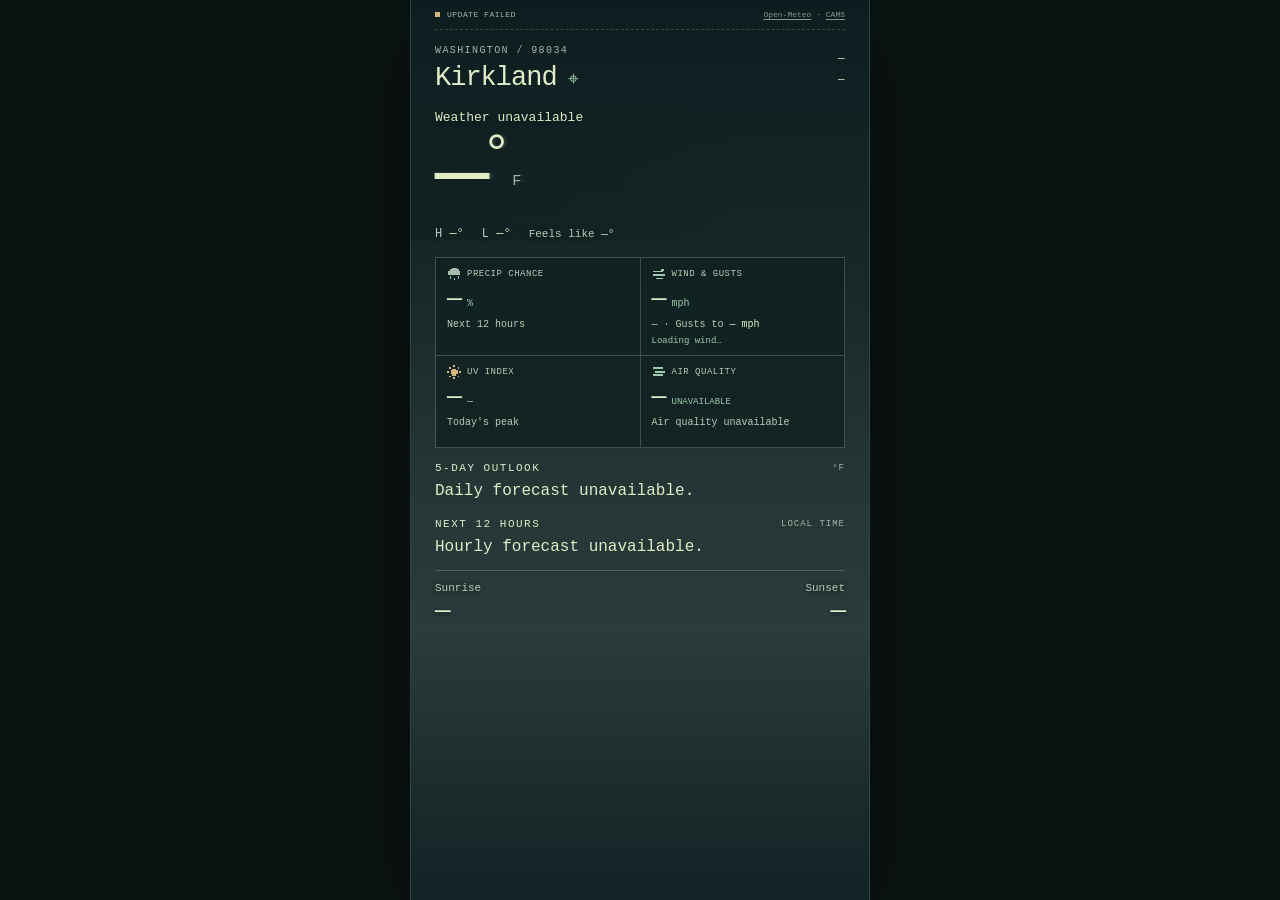
==== index.html @ 3124213f "Simplify weather dashboard to a single screen with automatic updates" ====
<!doctype html>
<html lang="en">
<head>
  <meta charset="utf-8">
  <meta name="viewport" content="width=device-width, initial-scale=1, viewport-fit=cover">
  <meta name="theme-color" content="#111b1b">
  <meta name="color-scheme" content="dark">
  <meta name="mobile-web-app-capable" content="yes">
  <meta name="apple-mobile-web-app-capable" content="yes">
  <meta name="apple-mobile-web-app-status-bar-style" content="black-translucent">
  <meta name="apple-mobile-web-app-title" content="Weather">
  <meta name="description" content="A quiet, personal weather dashboard. Live Kirkland forecasts powered by Open-Meteo.">
  <title>Kirkland · Weather</title>
  <link rel="icon" href="./icon.svg" type="image/svg+xml">
  <link rel="manifest" href="./manifest.webmanifest">
  <link rel="apple-touch-icon" href="./icons/apple-touch-180.png">
  <script type="module" src="./pwa.mjs"></script>
  <link rel="stylesheet" href="./styles.css">
  <script type="module" src="./app.js"></script>
</head>
<body>
  <a class="skip-link" href="#forecast">Skip to forecast</a>
  <main class="weather-app" data-weather="cloudy">
    <section class="current" aria-labelledby="current-title">
      <div class="landscape" id="landscape" role="img" aria-label="Pixel art of a cloudy afternoon over Lake Washington"></div>
    <div class="status-bar"><span class="status-dot"></span><span id="data-status">LOADING WEATHER</span><span class="credits"><a href="https://open-meteo.com/" aria-label="Weather data by Open-Meteo">Open-Meteo</a> · <a href="https://atmosphere.copernicus.eu/" aria-label="Air quality data by CAMS via Open-Meteo">CAMS</a></span></div>
    <header class="location-header">
      <div><p class="eyebrow">WASHINGTON / 98034</p><h1>Kirkland<span class="location-mark" aria-hidden="true">⌖</span></h1></div>
      <div class="date-stamp"><span id="date">—</span><br><span id="clock">—</span></div>
    </header>
      <div class="current-copy">
        <div class="condition-backdrop" id="condition-backdrop" aria-hidden="true"></div>
        <h2 class="condition" id="current-title">Loading weather…</h2>
        <div class="temperature"><span id="current-temp">—</span><span class="degree">°</span><span class="unit">F</span></div>
        <div class="high-low"><span>H <strong id="high">—°</strong></span><span>L <strong id="low">—°</strong></span><span class="feels">Feels like <strong id="feels">—°</strong></span></div>
      </div>
    <section class="section details-section" aria-label="Weather details">
      <div class="metrics">
        <article class="metric" id="rain-card"><div class="metric-label"><span data-icon="rain"></span><h3>PRECIP CHANCE</h3></div><p class="metric-value"><span id="rain-value">—</span><small>%</small></p><p class="metric-note" id="rain-note">Next 12 hours</p><div class="meter rain-meter"><span id="rain-meter"></span></div></article>
        <article class="metric"><div class="metric-label"><span data-icon="wind"></span><h3>WIND & GUSTS</h3></div><p class="metric-value"><span id="wind-value">—</span><small>mph</small></p><p class="metric-note"><span id="wind-direction">—</span> · Gusts to <strong id="gust-value">— mph</strong></p><div class="wind-status" id="wind-status">Loading wind…</div></article>
        <article class="metric"><div class="metric-label"><span data-icon="sun"></span><h3>UV INDEX</h3></div><p class="metric-value"><span id="uv-value">—</span><small id="uv-label">—</small></p><p class="metric-note">Today's peak</p><div class="segmented-meter uv-meter" aria-hidden="true"><i></i><i></i><i></i><i></i><i></i></div></article>
        <article class="metric"><div class="metric-label"><span data-icon="air"></span><h3>AIR QUALITY</h3></div><p class="metric-value aqi-value"><span id="aqi-value">—</span><small id="aqi-label">—</small></p><p class="metric-note" id="aqi-note">US AQI model</p><div class="segmented-meter aqi-meter" aria-hidden="true"><i></i><i></i><i></i><i></i><i></i></div></article>
      </div>
    </section>
    <section class="section daily-section" aria-labelledby="daily-title">
      <div class="section-heading"><h2 id="daily-title">5-DAY OUTLOOK</h2><span>°F</span></div>
      <div class="daily-scroll" tabindex="0" role="region" aria-label="Five-day forecast; scroll horizontally for more days"><div class="daily-track" id="daily"></div></div>
    </section>
    <section class="section hourly-section" id="forecast" aria-labelledby="hourly-title">
      <div class="section-heading"><h2 id="hourly-title">NEXT 12 HOURS</h2><span>LOCAL TIME</span></div>
      <div class="hourly-scroll" tabindex="0" role="region" aria-label="12-hour forecast; scroll horizontally for more hours"><div class="hourly-track" id="hourly"></div></div>
    </section>
    <dl class="sun-summary" aria-label="Sunrise and sunset times">
      <div><dt>Sunrise</dt><dd id="sunrise">—</dd></div>
      <div><dt>Sunset</dt><dd id="sunset">—</dd></div>
    </dl>
    </section>
    <p id="load-message" class="sr-only" role="status" aria-live="polite">Fetching Kirkland weather…</p>
  </main>
</body>
</html>
---- styles.css ----
:root{color-scheme:dark;--bg:#111b1b;--panel:#172423;--line:#31433d;--ink:#e0ecc8;--muted:#a4b6a5;--dim:#82988b;--accent:#d4b77b;--mint:#9dc9ac;font-family:'Courier New',Courier,monospace;font-synthesis:none}
*{box-sizing:border-box}body{margin:0;background:#0b1212;color:var(--ink);-webkit-font-smoothing:antialiased}button{font:inherit}button,a,[tabindex]{-webkit-tap-highlight-color:transparent}button:focus-visible,a:focus-visible,[tabindex]:focus-visible{outline:2px solid var(--accent);outline-offset:4px}.weather-app{max-width:460px;min-height:100vh;margin:auto;background:var(--bg);padding:0 24px;overflow:hidden}.status-bar{display:flex;align-items:center;gap:7px;padding:17px 0;font-size:9px;letter-spacing:1.1px;color:var(--muted);border-bottom:1px dashed var(--line)}.status-bar>span:last-child{margin-left:auto;color:var(--dim)}.status-dot{width:5px;height:5px;background:var(--accent)}.location-header{display:flex;align-items:center;justify-content:space-between;padding:27px 0 24px}.eyebrow{font-size:9px;letter-spacing:1.4px;color:var(--muted);margin:0 0 8px}h1{font-size:27px;letter-spacing:-1px;line-height:1.1;font-weight:400;margin:0}.location-mark{font-size:19px;margin-left:11px;color:var(--mint)}.date-stamp{text-align:right;font-size:10px;line-height:1.9;color:var(--muted);letter-spacing:.5px}.date-stamp span{color:var(--ink)}.current{border:1px solid var(--line);background:var(--panel)}.current-copy{padding:23px 20px 20px}.condition{font-size:13px;font-weight:400;color:var(--mint);margin:0 0 9px}.temperature{display:flex;align-items:flex-start;height:104px;font-size:104px;line-height:1;letter-spacing:-10px;font-weight:400;text-shadow:3px 0 #e0ecc81c;font-variant-numeric:tabular-nums}.degree{font-size:61px;letter-spacing:-5px;margin-top:0}.unit{font-size:15px;letter-spacing:0;color:var(--muted);align-self:center;margin:14px 0 0 5px}.high-low{display:flex;align-items:center;gap:15px;font-size:11px;color:var(--muted);margin-top:11px}.high-low strong{font-weight:400;color:var(--ink)}.high-low .feels{margin-left:auto;font-size:10px}.landscape{width:100%;aspect-ratio:320/155;background:#2a3c3b;position:relative}.landscape svg{display:block;width:100%;height:100%;image-rendering:pixelated}.landscape:after{content:'';position:absolute;inset:0;pointer-events:none;background:repeating-linear-gradient(0deg,#0000000b 0px,#0000000b 1px,transparent 1px,transparent 4px)}.section{margin-top:31px}.section-heading{display:flex;align-items:center;justify-content:space-between;gap:8px;margin-bottom:16px}.section-heading h2{font-size:11px;letter-spacing:1.5px;font-weight:400;margin:0}.section-heading>span{font-size:8px;color:var(--muted);letter-spacing:1px}.hourly-scroll{overflow:auto;scrollbar-width:thin;scrollbar-color:var(--line) transparent;padding-bottom:8px;margin-right:-24px}.hourly-track{display:flex;width:max-content;padding-right:24px;gap:9px}.hour{width:54px;display:flex;align-items:center;flex-direction:column;padding:12px 0 10px;gap:13px;border:1px solid transparent}.hour:first-child{border-color:var(--line);background:var(--panel)}.hour .time{font-size:9px;color:var(--muted)}.hour:first-child .time{color:var(--accent)}.weather-icon{width:25px;height:25px;display:block}.hour .hour-temp{font-size:18px}.hour .rain-chance{font-size:9px;color:#9fbfc1}.scroll-hint{display:flex;justify-content:space-between;font-size:8px;color:var(--dim);letter-spacing:.7px;margin:8px 0 0}.forecast-key{display:flex;justify-content:space-between;border-top:1px solid var(--line);padding:11px 0 3px;color:var(--dim);font-size:8px;letter-spacing:1px}.day{display:grid;grid-template-columns:52px 29px 30px 1fr 29px;gap:8px;align-items:center;height:57px;border-bottom:1px solid #263832}.day-name{font-size:12px}.day:first-child .day-name{color:var(--accent)}.day-rain{display:block;font-size:9px;color:#9fbfc1;margin-top:5px}.day .weather-icon{width:23px;height:23px}.day-low{font-size:12px;color:var(--muted);text-align:right}.day-high{font-size:12px;text-align:right}.range-track{height:5px;background:#263832;position:relative}.range-bar{position:absolute;top:0;height:5px;background:linear-gradient(90deg,#7baca1,var(--accent))}.metrics{display:grid;grid-template-columns:1fr 1fr;border-top:1px solid var(--line);border-left:1px solid var(--line)}.metric{background:var(--panel);min-width:0;min-height:166px;padding:16px 13px 13px;border-bottom:1px solid var(--line);border-right:1px solid var(--line)}.metric-label{display:flex;align-items:center;gap:7px;color:var(--muted)}.metric-label .weather-icon{width:16px;height:16px}.metric-label h3{font-size:8px;letter-spacing:.5px;font-weight:400;margin:0}.metric-value{font-size:35px;letter-spacing:-1px;margin:16px 0 7px;line-height:1}.metric-value small{font-size:9px;letter-spacing:0;margin-left:6px;color:var(--mint)}.metric-note{color:var(--muted);font-size:9px;line-height:1.6;margin:0;min-height:29px}.metric-note strong{font-weight:400;color:var(--ink)}.meter{height:4px;background:#30423a;margin-top:12px}.meter span{display:block;height:100%;background:#91b7b7}.segmented-meter{display:flex;gap:4px;margin-top:12px}.segmented-meter i{height:4px;flex:1;background:#30423a}.segmented-meter i:first-child{background:var(--mint)}.wind-status{color:var(--mint);font-size:9px;margin-top:8px}.sun-section{border-top:1px solid var(--line);border-bottom:1px solid var(--line);padding:19px 0 22px}.sun-section .section-heading{margin-bottom:21px}.sun-section .weather-icon{width:19px;height:19px}.sun-times{display:flex;align-items:center;justify-content:space-between}.sun-times .eyebrow{font-size:9px;letter-spacing:1px}.sun-times p{font-size:29px;margin:0;letter-spacing:-1px}.sun-times small{font-size:10px;margin-left:5px;letter-spacing:0;color:var(--muted)}.sun-times>div:last-child{text-align:right}.sun-divider{display:flex;gap:12px;border-bottom:1px dashed var(--line);padding-bottom:5px;color:var(--accent);font-size:22px}.skip-link{position:fixed;top:-100px;left:10px;z-index:10;background:var(--ink);color:var(--bg);padding:12px}.skip-link:focus{top:10px}.sr-only{position:absolute;width:1px;height:1px;padding:0;margin:-1px;overflow:hidden;clip:rect(0,0,0,0);white-space:nowrap;border:0}@media(min-width:600px){.weather-app{margin:28px auto;border:1px solid var(--line);box-shadow:0 20px 100px #0003}}@media(max-width:350px){.weather-app{padding:0 18px}.high-low{gap:8px}.high-low .feels{font-size:9px}.metric{padding:14px 10px}.metric-label{gap:4px}.metric-label h3{font-size:7px}.sun-times p{font-size:25px}.day{gap:5px}.status-bar{font-size:8px;letter-spacing:.5px}}

/* Keep supporting information readable on a narrow phone screen. */
.eyebrow{font-size:10px}.date-stamp{font-size:11px}.high-low{font-size:12px}.high-low .feels{font-size:11px}.section-heading>span{font-size:9px}.hour .time{font-size:10px}.hour .rain-chance{font-size:10px}.scroll-hint,.forecast-key{font-size:9px}.day-rain{font-size:10px}.metric-label h3{font-size:9px}.metric-value small{font-size:10px}.metric-note{font-size:10px;min-height:32px}.wind-status{font-size:10px}.sun-times .eyebrow{font-size:10px}

/* The opening scene fills the phone's visible screen; the forecast follows it. */
.current {
  position: relative;
  isolation: isolate;
  display: flex;
  flex-direction: column;
  height: 100vh;
  height: 100svh;
  min-height: 560px;
  margin: 0 -24px;
  padding: env(safe-area-inset-top, 0px) 24px env(safe-area-inset-bottom, 0px);
  border: 0;
  overflow: hidden;
  background: #3b5350;
}
.current .landscape {
  position: absolute;
  z-index: -2;
  inset: 0;
  width: 100%;
  height: 100%;
  aspect-ratio: auto;
}
.current::before {
  content: '';
  position: absolute;
  z-index: -1;
  inset: 0;
  pointer-events: none;
  background: linear-gradient(180deg, #0b191de8 0%, #102020b8 30%, #10202038 53%, transparent 70%, #0b191dbf 100%);
}
.current .status-bar { border-color: #adc4ac40; }
.current .location-header { padding: 28px 0 32px; }
.current .current-copy { padding: 10px 0 0; }
.current .condition { color: var(--ink); font-size: 15px; }
.current .temperature { height: 122px; font-size: 122px; }
.current .degree { font-size: 68px; }
.current .high-low { justify-content: flex-start; gap: 18px; font-size: 13px; }
.current .high-low .feels { margin-left: 0; font-size: 12px; }
@media (min-width: 600px) { .weather-app { margin: 0 auto; border-top: 0; border-bottom: 0; } }
@media (max-width: 350px) { .current { margin: 0 -18px; padding-left: 18px; padding-right: 18px; } .current .high-low { gap: 13px; } }
@media (max-height: 600px) { .current .location-header { padding: 18px 0; } .current .temperature { height: 104px; font-size: 104px; } }

/* Supporting conditions fit beneath the temperature in the opening scene. */
.current .details-section {
  flex-shrink: 0;
  margin-top: 26px;
}
.current .details-section .section-heading { margin-bottom: 12px; }
.current .metrics { border-color: #a4b6a54d; }
.current .metric {
  min-height: 114px;
  padding: 12px;
  background: #102020c9;
  border-color: #a4b6a54d;
}
.current .metric-value { font-size: 28px; margin: 10px 0 6px; }
.current .metric-note { min-height: 0; color: #bdcbb8; }
.current .metric-label { color: #bdcbb8; }
.current .meter,
.current .segmented-meter { margin-top: 9px; }
.current .wind-status { margin-top: 7px; }
@media (max-height: 720px) {
  .current .location-header { padding: 18px 0; }
  .current .current-copy { padding-top: 0; }
  .current .temperature { height: 104px; font-size: 104px; }
  .current .details-section { margin-top: 20px; }
  .current .metric { min-height: 102px; padding: 10px; }
  .current .metric-value { margin-top: 7px; font-size: 26px; }
}

/* Condition art spans the temperature block without taking extra screen space. */
.current .current-copy { position: relative; isolation: isolate; flex-shrink: 0; }
.condition-backdrop { position: absolute; z-index: -1; inset: 0 -24px; overflow: hidden; pointer-events: none; }
.condition-backdrop svg { display: block; width: 100%; height: 100%; image-rendering: pixelated; opacity: .8; }
.condition-backdrop::after { content: ''; position: absolute; inset: 0; background: linear-gradient(90deg, #102020b8 0%, #10202078 42%, transparent 74%); }
.current .current-copy .condition,
.current .current-copy .high-low { text-shadow: 0 1px 4px #0b191d; }
.current .current-copy .high-low { color: #bdcbb8; }
@media (max-width: 350px) { .condition-backdrop { left: -18px; right: -18px; } }

/* Five days sit in a swipeable strip beneath the first-screen detail cards. */
.current .daily-section { flex-shrink: 0; margin-top: 18px; }
.current .daily-section .section-heading { margin-bottom: 10px; }
.daily-scroll { overflow-x: auto; scrollbar-width: thin; scrollbar-color: #718b7d #10202060; }
.daily-track { display: flex; gap: 8px; padding-bottom: 6px; }
.day-card { flex: 0 0 76px; display: flex; flex-direction: column; align-items: center; gap: 7px; padding: 10px 5px; border: 1px solid #a4b6a54d; background: #102020d9; }
.day-card h3 { font-size: 11px; font-weight: 400; margin: 0; }
.day-card:first-child h3 { color: var(--accent); }
.day-card .weather-icon { width: 23px; height: 23px; }
.day-temperatures { display: flex; align-items: baseline; gap: 8px; }
.day-card .day-high { font-size: 17px; }
.day-card .day-low { font-size: 12px; }
.day-card .day-rain { font-size: 9px; margin: 0; }
@media (max-height: 720px) {
  .current .daily-section { margin-top: 12px; }
  .current .daily-section .section-heading { margin-bottom: 7px; }
  .day-card { padding-top: 8px; padding-bottom: 8px; gap: 5px; }
}

/* Live data states, attribution, and category indicators. */
.status-bar #data-status { margin-left: 0; color: var(--muted); font-size: 8px; letter-spacing: .5px; }
.sun-times .sun-time { font-size: 22px; letter-spacing: -1px; }
.aqi-value { display: flex; align-items: baseline; gap: 6px; }
.aqi-value small { margin-left: 0; max-width: 82px; font-size: 9px; line-height: 1.3; }
.segmented-meter i { background: #30423a !important; }
.segmented-meter[data-level="0"] i:nth-child(1) { background: #9dc9ac !important; }
.segmented-meter[data-level="1"] i:nth-child(2) { background: #d4c47b !important; }
.segmented-meter[data-level="2"] i:nth-child(3) { background: #dca06a !important; }
.segmented-meter[data-level="3"] i:nth-child(4) { background: #db7e72 !important; }
.segmented-meter[data-level="4"] i:nth-child(5), .segmented-meter[data-level="5"] i:nth-child(5) { background: #c28aba !important; }
@media (max-height: 740px) { .current { height: auto; min-height: 100svh; padding-bottom: 18px; } }

[hidden] { display: none !important; }

/* The complete weather overview fits together in the opening phone screen. */
.current { height: auto; min-height: 100svh; padding-bottom: max(16px, env(safe-area-inset-bottom)); }
.current .status-bar { padding: 10px 0; }
.current .location-header { padding: 15px 0 16px; flex-shrink: 0; }
.current .current-copy { padding-top: 0; }
.current .condition { font-size: 13px; margin-bottom: 5px; }
.current .temperature { height: 90px; font-size: 90px; letter-spacing: -8px; }
.current .degree { font-size: 52px; }
.current .high-low { margin-top: 7px; font-size: 12px; }
.current .high-low .feels { font-size: 11px; }
.current .details-section { margin-top: 16px; }
.current .metric { min-height: 92px; padding: 9px 11px; }
.current .metric-label { gap: 6px; }
.current .metric-label .weather-icon { width: 14px; height: 14px; }
.current .metric-value { font-size: 25px; margin: 6px 0; }
.current .metric-note { font-size: 10px; line-height: 1.4; }
.current .wind-status { font-size: 9px; margin-top: 4px; }
.current .meter, .current .segmented-meter { display: none; }
.current .daily-section, .current .hourly-section { flex-shrink: 0; margin-top: 14px; }
.current .daily-section .section-heading, .current .hourly-section .section-heading { margin-bottom: 8px; }
.current .day-card { padding: 8px 5px; gap: 5px; }
.current .daily-track { padding-bottom: 4px; }
.current .hourly-scroll { margin-right: 0; padding-bottom: 4px; }
.current .hourly-track { padding-right: 0; gap: 8px; }
.current .hour { padding: 9px 0; gap: 8px; background: #102020c9; border-color: #a4b6a530; }
.current .hour .weather-icon { width: 22px; height: 22px; }
.current .hour .hour-temp { font-size: 17px; }
.sun-summary { display: flex; justify-content: space-between; gap: 14px; flex-shrink: 0; margin: 10px 0 0; padding: 12px 0 0; border-top: 1px solid #a4b6a54d; font-size: 11px; text-shadow: 0 1px 4px #0b191d; }
.sun-summary div { display: flex; gap: 8px; align-items: baseline; }
.sun-summary dt { color: #bdcbb8; }
.sun-summary dd { margin: 0; color: var(--ink); white-space: nowrap; }
@media (max-height: 740px) {
  .current .location-header { padding: 10px 0; }
  .current .temperature { height: 76px; font-size: 76px; }
  .current .degree { font-size: 45px; }
  .current .details-section, .current .daily-section, .current .hourly-section { margin-top: 10px; }
  .current .metric { padding: 8px 10px; min-height: 86px; }
  .current .metric-value { margin: 5px 0; font-size: 23px; }
  .current .day-card { padding: 6px 5px; gap: 4px; }
  .current .hour { padding: 7px 0; gap: 6px; }
  .sun-summary { margin-top: 8px; padding-top: 9px; }
}
@media (max-width: 350px) { .sun-summary { font-size: 10px; gap: 8px; } .sun-summary div { gap: 5px; } }
@media (max-height: 740px) {
  .current .location-header { padding: 6px 0; }
  .current .temperature { height: 72px; font-size: 72px; }
  .current .details-section, .current .daily-section, .current .hourly-section { margin-top: 8px; }
  .current .day-card { padding: 4px 5px; gap: 3px; }
  .current .day-card .weather-icon { width: 20px; height: 20px; }
  .current .hour { padding: 5px 0; gap: 4px; }
  .current .hour .weather-icon { width: 18px; height: 18px; }
}
/* Give the sun times a clear reading size, with quiet labels above them. */
.sun-summary div { flex-direction: column; align-items: flex-start; gap: 4px; }
.sun-summary div:last-child { align-items: flex-end; }
.sun-summary dt { font-size: 11px; line-height: 1; }
.sun-summary dd { font-size: 26px; line-height: 1; letter-spacing: -1px; font-variant-numeric: tabular-nums; }
@media (max-height: 740px) {
  .sun-summary { margin-top: 5px; padding-top: 5px; }
  .sun-summary dt { font-size: 10px; }
  .sun-summary dd { font-size: 22px; }
}

/* Background art is served from the static, code-mapped SVG asset library. */
.landscape img, .condition-backdrop img { display: block; width: 100%; height: 100%; object-fit: cover; image-rendering: pixelated; }
.condition-backdrop img { opacity: .8; }

/* The production app ends with its weather overview. Attribution stays compact. */
.status-bar .credits { margin-left: auto; font-size: 8px; letter-spacing: 0; white-space: nowrap; }
.credits a { color: inherit; text-underline-offset: 2px; }

@media (max-height: 740px) { .current { padding-bottom: max(4px, env(safe-area-inset-bottom)); } }
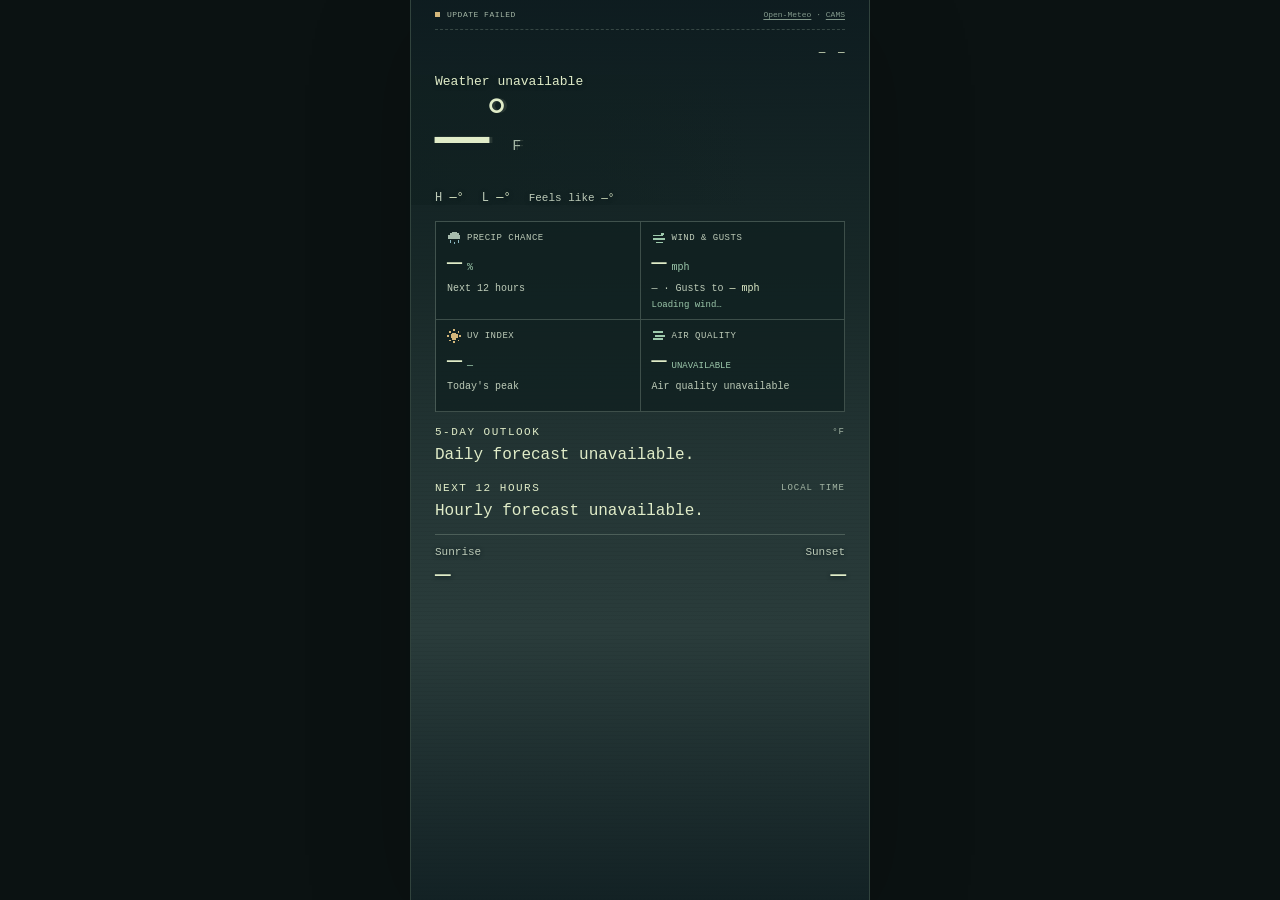
==== commit 0ed209dd: "Remove location heading from weather overview" ====
--- a/index.html
+++ b/index.html
@@ -24,13 +24,12 @@
     <section class="current" aria-labelledby="current-title">
       <div class="landscape" id="landscape" role="img" aria-label="Pixel art of a cloudy afternoon over Lake Washington"></div>
     <div class="status-bar"><span class="status-dot"></span><span id="data-status">LOADING WEATHER</span><span class="credits"><a href="https://open-meteo.com/" aria-label="Weather data by Open-Meteo">Open-Meteo</a> · <a href="https://atmosphere.copernicus.eu/" aria-label="Air quality data by CAMS via Open-Meteo">CAMS</a></span></div>
-    <header class="location-header">
-      <div><p class="eyebrow">WASHINGTON / 98034</p><h1>Kirkland<span class="location-mark" aria-hidden="true">⌖</span></h1></div>
-      <div class="date-stamp"><span id="date">—</span><br><span id="clock">—</span></div>
+    <header class="forecast-header">
+      <div class="date-stamp"><span id="date">—</span><span id="clock">—</span></div>
     </header>
       <div class="current-copy">
         <div class="condition-backdrop" id="condition-backdrop" aria-hidden="true"></div>
-        <h2 class="condition" id="current-title">Loading weather…</h2>
+        <h1 class="condition" id="current-title">Loading weather…</h1>
         <div class="temperature"><span id="current-temp">—</span><span class="degree">°</span><span class="unit">F</span></div>
         <div class="high-low"><span>H <strong id="high">—°</strong></span><span>L <strong id="low">—°</strong></span><span class="feels">Feels like <strong id="feels">—°</strong></span></div>
       </div>
--- a/styles.css
+++ b/styles.css
@@ -191,3 +191,9 @@
 .credits a { color: inherit; text-underline-offset: 2px; }
 
 @media (max-height: 740px) { .current { padding-bottom: max(4px, env(safe-area-inset-bottom)); } }
+
+/* Keep only the forecast timestamp above current conditions. */
+.forecast-header { display: flex; justify-content: flex-end; padding: 12px 0; flex-shrink: 0; }
+.forecast-header .date-stamp { display: flex; gap: 12px; }
+.current .condition { letter-spacing: normal; }
+@media (max-height: 740px) { .forecast-header { padding: 8px 0; } }
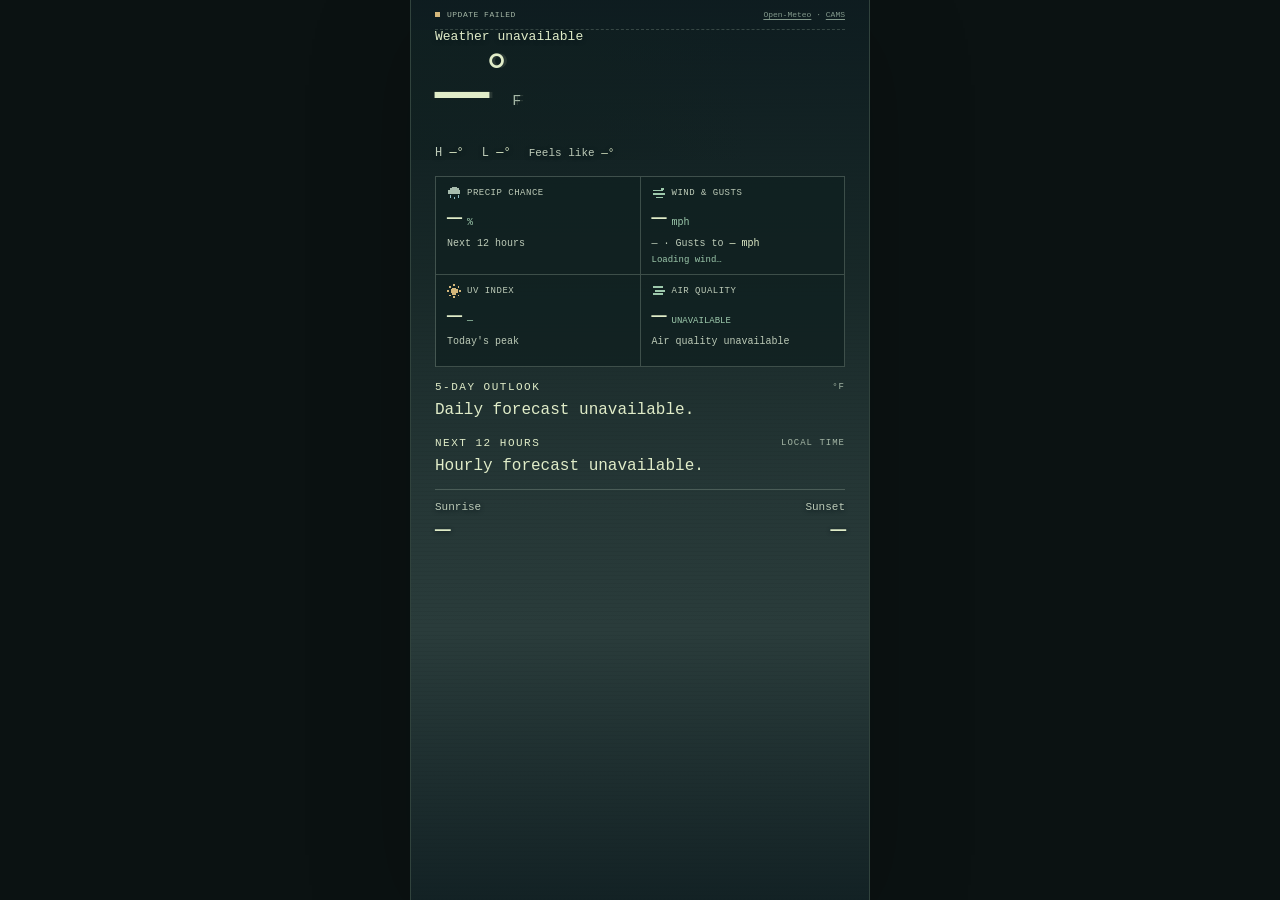
==== commit e0f4fd36: "Remove date and time row from weather screen" ====
--- a/index.html
+++ b/index.html
@@ -24,9 +24,6 @@
     <section class="current" aria-labelledby="current-title">
       <div class="landscape" id="landscape" role="img" aria-label="Pixel art of a cloudy afternoon over Lake Washington"></div>
     <div class="status-bar"><span class="status-dot"></span><span id="data-status">LOADING WEATHER</span><span class="credits"><a href="https://open-meteo.com/" aria-label="Weather data by Open-Meteo">Open-Meteo</a> · <a href="https://atmosphere.copernicus.eu/" aria-label="Air quality data by CAMS via Open-Meteo">CAMS</a></span></div>
-    <header class="forecast-header">
-      <div class="date-stamp"><span id="date">—</span><span id="clock">—</span></div>
-    </header>
       <div class="current-copy">
         <div class="condition-backdrop" id="condition-backdrop" aria-hidden="true"></div>
         <h1 class="condition" id="current-title">Loading weather…</h1>
--- a/styles.css
+++ b/styles.css
@@ -192,8 +192,4 @@
 
 @media (max-height: 740px) { .current { padding-bottom: max(4px, env(safe-area-inset-bottom)); } }
 
-/* Keep only the forecast timestamp above current conditions. */
-.forecast-header { display: flex; justify-content: flex-end; padding: 12px 0; flex-shrink: 0; }
-.forecast-header .date-stamp { display: flex; gap: 12px; }
 .current .condition { letter-spacing: normal; }
-@media (max-height: 740px) { .forecast-header { padding: 8px 0; } }
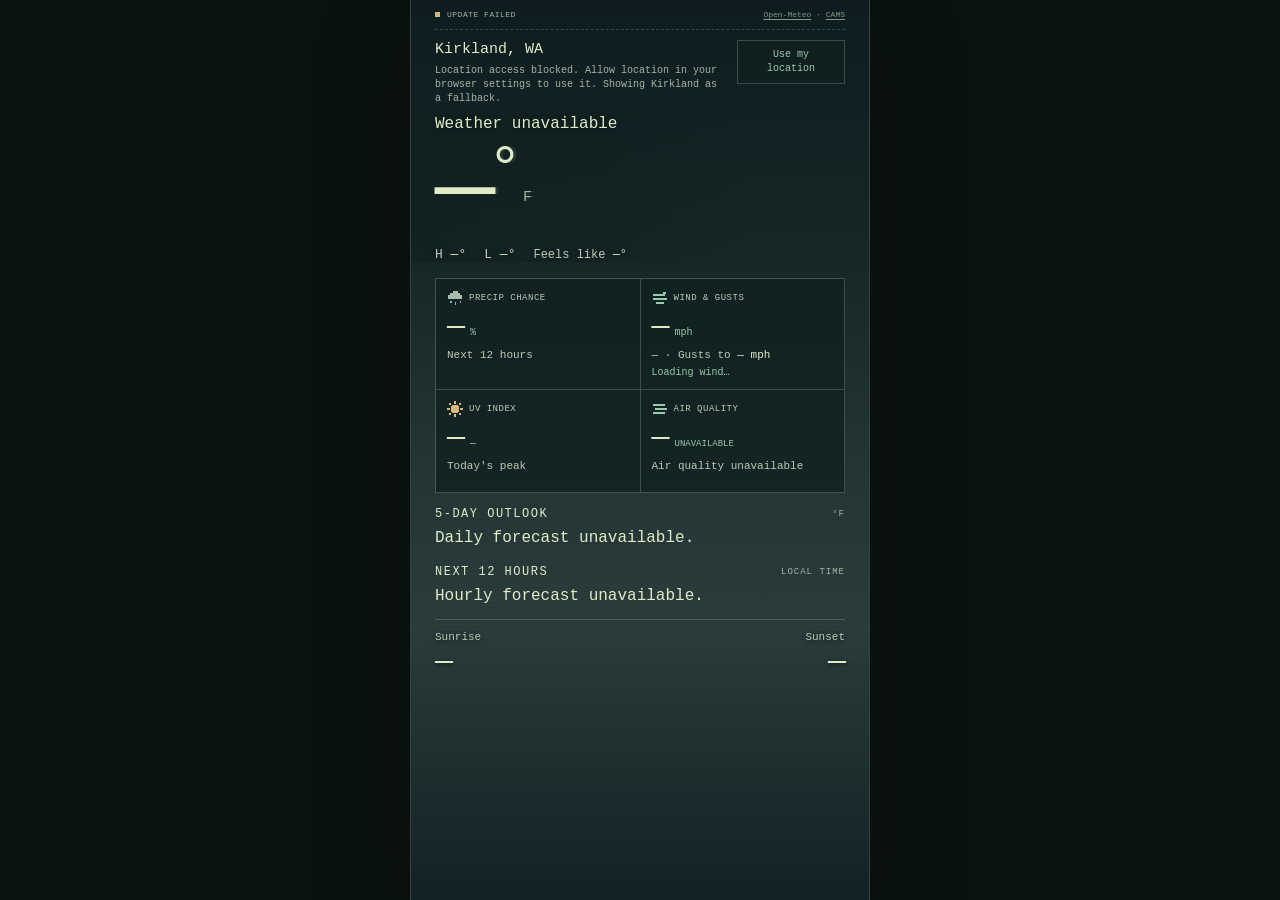
==== commit 745c91e9: "Default weather to device location and show location on home screen" ====
--- a/index.html
+++ b/index.html
@@ -9,8 +9,8 @@
   <meta name="apple-mobile-web-app-capable" content="yes">
   <meta name="apple-mobile-web-app-status-bar-style" content="black-translucent">
   <meta name="apple-mobile-web-app-title" content="Weather">
-  <meta name="description" content="A quiet, personal weather dashboard. Live Kirkland forecasts powered by Open-Meteo.">
-  <title>Kirkland · Weather</title>
+  <meta name="description" content="A quiet, personal weather dashboard. Local forecasts powered by Open-Meteo.">
+  <title>Local Weather</title>
   <link rel="icon" href="./icon.svg" type="image/svg+xml">
   <link rel="manifest" href="./manifest.webmanifest">
   <link rel="apple-touch-icon" href="./icons/apple-touch-180.png">
@@ -22,8 +22,15 @@
   <a class="skip-link" href="#forecast">Skip to forecast</a>
   <main class="weather-app" data-weather="cloudy">
     <section class="current" aria-labelledby="current-title">
-      <div class="landscape" id="landscape" role="img" aria-label="Pixel art of a cloudy afternoon over Lake Washington"></div>
+      <div class="landscape" id="landscape" role="img" aria-label="Pixel art of a cloudy afternoon over an illustrated lake"></div>
     <div class="status-bar"><span class="status-dot"></span><span id="data-status">LOADING WEATHER</span><span class="credits"><a href="https://open-meteo.com/" aria-label="Weather data by Open-Meteo">Open-Meteo</a> · <a href="https://atmosphere.copernicus.eu/" aria-label="Air quality data by CAMS via Open-Meteo">CAMS</a></span></div>
+      <header class="location-header">
+        <div class="location-copy" role="status" aria-live="polite">
+          <p class="location-name" id="location-name">Your location</p>
+          <p class="location-detail" id="location-detail">Finding your location…</p>
+        </div>
+        <button type="button" class="location-button" id="use-location" aria-label="Use my current location">Use my location</button>
+      </header>
       <div class="current-copy">
         <div class="condition-backdrop" id="condition-backdrop" aria-hidden="true"></div>
         <h1 class="condition" id="current-title">Loading weather…</h1>
@@ -51,7 +58,7 @@
       <div><dt>Sunset</dt><dd id="sunset">—</dd></div>
     </dl>
     </section>
-    <p id="load-message" class="sr-only" role="status" aria-live="polite">Fetching Kirkland weather…</p>
+    <p id="load-message" class="sr-only" role="status" aria-live="polite">Finding your location…</p>
   </main>
 </body>
 </html>
--- a/styles.css
+++ b/styles.css
@@ -115,7 +115,7 @@
 .segmented-meter[data-level="2"] i:nth-child(3) { background: #dca06a !important; }
 .segmented-meter[data-level="3"] i:nth-child(4) { background: #db7e72 !important; }
 .segmented-meter[data-level="4"] i:nth-child(5), .segmented-meter[data-level="5"] i:nth-child(5) { background: #c28aba !important; }
-@media (max-height: 740px) { .current { height: auto; min-height: 100svh; padding-bottom: 18px; } }
+@media (max-height: 779px) { .current { height: auto; min-height: 100svh; padding-bottom: 18px; } }
 
 [hidden] { display: none !important; }
 
@@ -150,7 +150,7 @@
 .sun-summary div { display: flex; gap: 8px; align-items: baseline; }
 .sun-summary dt { color: #bdcbb8; }
 .sun-summary dd { margin: 0; color: var(--ink); white-space: nowrap; }
-@media (max-height: 740px) {
+@media (max-height: 779px) {
   .current .location-header { padding: 10px 0; }
   .current .temperature { height: 76px; font-size: 76px; }
   .current .degree { font-size: 45px; }
@@ -162,7 +162,7 @@
   .sun-summary { margin-top: 8px; padding-top: 9px; }
 }
 @media (max-width: 350px) { .sun-summary { font-size: 10px; gap: 8px; } .sun-summary div { gap: 5px; } }
-@media (max-height: 740px) {
+@media (max-height: 779px) {
   .current .location-header { padding: 6px 0; }
   .current .temperature { height: 72px; font-size: 72px; }
   .current .details-section, .current .daily-section, .current .hourly-section { margin-top: 8px; }
@@ -176,7 +176,7 @@
 .sun-summary div:last-child { align-items: flex-end; }
 .sun-summary dt { font-size: 11px; line-height: 1; }
 .sun-summary dd { font-size: 26px; line-height: 1; letter-spacing: -1px; font-variant-numeric: tabular-nums; }
-@media (max-height: 740px) {
+@media (max-height: 779px) {
   .sun-summary { margin-top: 5px; padding-top: 5px; }
   .sun-summary dt { font-size: 10px; }
   .sun-summary dd { font-size: 22px; }
@@ -190,6 +190,65 @@
 .status-bar .credits { margin-left: auto; font-size: 8px; letter-spacing: 0; white-space: nowrap; }
 .credits a { color: inherit; text-underline-offset: 2px; }
 
-@media (max-height: 740px) { .current { padding-bottom: max(4px, env(safe-area-inset-bottom)); } }
+@media (max-height: 779px) { .current { padding-bottom: max(4px, env(safe-area-inset-bottom)); } }
 
 .current .condition { letter-spacing: normal; }
+
+/* Use the space freed by the location and timestamp rows for readable weather. */
+.current .current-copy { padding-top: 10px; }
+.current .condition { font-size: 15px; }
+.current .temperature { height: 86px; font-size: 86px; }
+.current .metric-value { font-size: 27px; }
+.current .metric-label h3 { font-size: 9px; }
+.current .metric-note { font-size: 11px; }
+.current .wind-status { font-size: 10px; }
+.current .day-card .day-high { font-size: 19px; }
+.current .day-card .day-low { font-size: 13px; }
+.current .day-card .day-rain { font-size: 10px; }
+.current .hour .hour-temp { font-size: 19px; }
+.current .hour .rain-chance { font-size: 11px; }
+@media (min-height: 840px) {
+  .current .current-copy { padding-top: 10px; }
+  .current .condition { font-size: 16px; margin-bottom: 7px; }
+  .current .temperature { height: 100px; font-size: 100px; }
+  .current .degree { font-size: 60px; }
+  .current .high-low { font-size: 13px; }
+  .current .high-low .feels { font-size: 12px; }
+  .current .metric { min-height: 103px; padding: 11px; }
+  .current .metric-value { font-size: 30px; }
+  .current .metric-label .weather-icon { width: 16px; height: 16px; }
+  .current .section-heading h2 { font-size: 12px; }
+  .current .day-card { gap: 6px; padding: 8px 5px; }
+  .current .day-card .weather-icon { width: 27px; height: 27px; }
+  .current .day-card .day-high { font-size: 20px; }
+  .current .day-card .day-low { font-size: 14px; }
+  .current .hour { padding: 9px 0; gap: 9px; }
+  .current .hour .weather-icon { width: 24px; height: 24px; }
+  .current .hour .hour-temp { font-size: 20px; }
+  .sun-summary dd { font-size: 30px; }
+}
+
+@media (min-height: 780px) and (max-height: 839px) {
+  .current .temperature { height: 86px; font-size: 86px; }
+  .current .degree { font-size: 57px; }
+  .current .metric-value { font-size: 29px; }
+  .sun-summary dd { font-size: 28px; }
+}
+
+@media (min-height: 780px) and (max-height: 839px) {
+  .current .details-section, .current .daily-section, .current .hourly-section { margin-top: 10px; }
+}
+
+/* Let the softer daytime greens through while keeping the text area shaded. */
+.weather-app[data-period="day"] .current::before {
+  background: linear-gradient(180deg, #18312bd9 0%, #203c3299 30%, #284c3a33 53%, transparent 70%, #18312bb3 100%);
+}
+
+/* Keep the selected location visible above the weather. */
+.current .location-header { gap: 12px; padding: 10px 0 0; align-items: flex-start; }
+.location-copy { min-width: 0; }
+.location-name { margin: 0; font-size: 15px; line-height: 1.3; color: var(--ink); }
+.location-detail { margin: 4px 0 0; font-size: 10px; line-height: 1.4; color: var(--muted); overflow-wrap: anywhere; }
+.location-button { flex-shrink: 0; min-height: 44px; max-width: 108px; border: 1px solid #a4b6a54d; padding: 6px 9px; background: #102020c9; color: var(--mint); font-size: 10px; line-height: 1.4; cursor: pointer; }
+.location-button:disabled { opacity: .55; cursor: wait; }
+@media (max-height: 779px) { .current .location-header { padding-top: 6px; } }
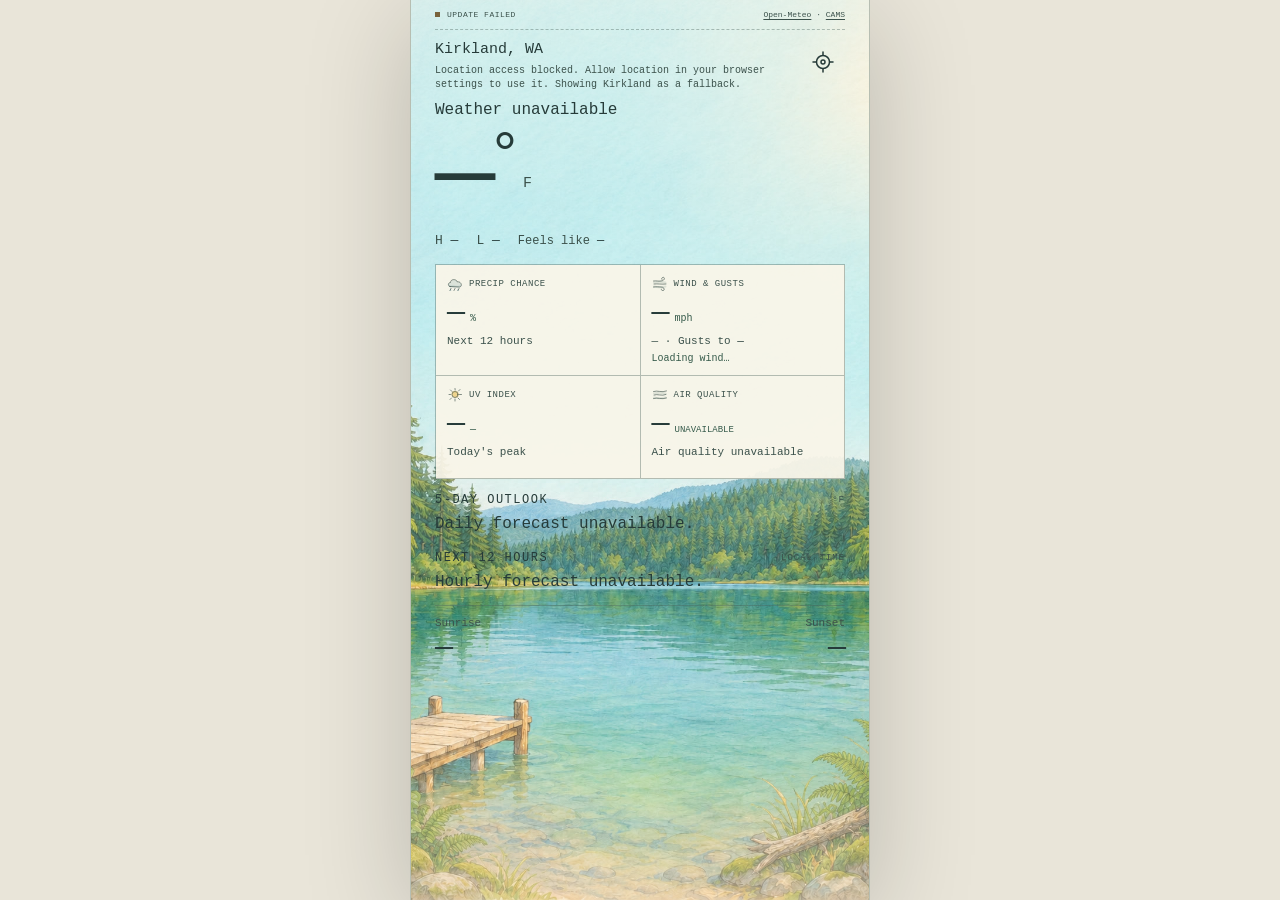
==== commit a58ce71a: "Add layered Northwest watercolor weather artwork" ====
--- a/index.html
+++ b/index.html
@@ -3,8 +3,8 @@
 <head>
   <meta charset="utf-8">
   <meta name="viewport" content="width=device-width, initial-scale=1, viewport-fit=cover">
-  <meta name="theme-color" content="#111b1b">
-  <meta name="color-scheme" content="dark">
+  <meta name="theme-color" content="#e9e5d9">
+  <meta name="color-scheme" content="light dark">
   <meta name="mobile-web-app-capable" content="yes">
   <meta name="apple-mobile-web-app-capable" content="yes">
   <meta name="apple-mobile-web-app-status-bar-style" content="black-translucent">
@@ -16,23 +16,24 @@
   <link rel="apple-touch-icon" href="./icons/apple-touch-180.png">
   <script type="module" src="./pwa.mjs"></script>
   <link rel="stylesheet" href="./styles.css">
+  <link rel="stylesheet" href="./artwork.css">
   <script type="module" src="./app.js"></script>
 </head>
 <body>
   <a class="skip-link" href="#forecast">Skip to forecast</a>
   <main class="weather-app" data-weather="cloudy">
     <section class="current" aria-labelledby="current-title">
-      <div class="landscape" id="landscape" role="img" aria-label="Pixel art of a cloudy afternoon over an illustrated lake"></div>
+      <div class="landscape" id="landscape" role="img" aria-label="Watercolor illustration of a Pacific Northwest lake"></div>
+      <div class="weather-layer" id="weather-layer" aria-hidden="true"></div>
     <div class="status-bar"><span class="status-dot"></span><span id="data-status">LOADING WEATHER</span><span class="credits"><a href="https://open-meteo.com/" aria-label="Weather data by Open-Meteo">Open-Meteo</a> · <a href="https://atmosphere.copernicus.eu/" aria-label="Air quality data by CAMS via Open-Meteo">CAMS</a></span></div>
       <header class="location-header">
         <div class="location-copy" role="status" aria-live="polite">
           <p class="location-name" id="location-name">Your location</p>
           <p class="location-detail" id="location-detail">Finding your location…</p>
         </div>
-        <button type="button" class="location-button" id="use-location" aria-label="Use my current location">Use my location</button>
+        <button type="button" class="location-button" id="use-location" aria-label="Use my current location" title="Use my current location"><svg viewBox="0 0 24 24" fill="none" stroke="currentColor" stroke-width="1.5" stroke-linecap="round" aria-hidden="true"><circle cx="12" cy="12" r="6.5"/><circle cx="12" cy="12" r="2"/><path d="M12 2v3m0 14v3M2 12h3m14 0h3"/></svg></button>
       </header>
       <div class="current-copy">
-        <div class="condition-backdrop" id="condition-backdrop" aria-hidden="true"></div>
         <h1 class="condition" id="current-title">Loading weather…</h1>
         <div class="temperature"><span id="current-temp">—</span><span class="degree">°</span><span class="unit">F</span></div>
         <div class="high-low"><span>H <strong id="high">—°</strong></span><span>L <strong id="low">—°</strong></span><span class="feels">Feels like <strong id="feels">—°</strong></span></div>
--- a/artwork.css
+++ b/artwork.css
@@ -0,0 +1,26 @@
+/* Watercolor artwork and colors; dashboard spacing stays in styles.css. */
+:root{color-scheme:light;--bg:#e9e5d9;--panel:#faf6e9;--ink:#263b39;--muted:#3b514b;--dim:#3b514b;--mint:#355a4a;--accent:#78623b;--line:#778c7f70}
+body{background:#e9e5d9}
+.weather-app{color:var(--ink)}
+.current{background:var(--bg)}
+.current .landscape{z-index:-3}
+.landscape::after{display:none}
+.landscape img{image-rendering:auto}
+.weather-layer{position:absolute;inset:0;z-index:-2;pointer-events:none}
+.weather-layer img{display:block;width:100%;height:100%;object-fit:cover}
+.current::before,.weather-app[data-period="day"] .current::before{background:linear-gradient(180deg,#fffbed9c,#fffbed45 38%,#fffbed10 70%,#fffbed65)}
+.current .metric,.current .hour,.current .day-card{background:#faf6e9ed;border-color:#4b625b65}
+.current .metrics,.current .status-bar,.sun-summary{border-color:#4b625b65}
+.current .metric-note,.current .metric-label,.sun-summary dt,.current .current-copy .high-low,.location-detail{color:var(--muted)}
+.current .condition,.high-low strong,.metric-note strong,.sun-summary dd,.location-name{color:var(--ink)}
+.current .day-card .day-rain,.hour .rain-chance,.section-heading>span{color:var(--muted)}
+.temperature,.sun-summary,.current .current-copy .condition,.current .current-copy .high-low{text-shadow:none}
+.weather-icon{color:#3e514b;image-rendering:auto}
+.location-button{display:flex;align-items:center;justify-content:center;width:44px;height:44px;min-height:44px;max-width:44px;padding:10px;border:0;background:transparent;color:var(--ink)}
+.location-button svg{display:block;width:24px;height:24px;flex-shrink:0}
+.location-button:focus-visible{outline:2px solid var(--accent);outline-offset:0;border-radius:4px}
+.weather-app[data-period="night"]{color-scheme:dark;--bg:#1e3442;--ink:#fff3d2;--muted:#e0e5d4;--dim:#e0e5d4;--mint:#ede5b7;--accent:#efd186;--icon-paper:#1e3442}
+.weather-app[data-period="night"] .current::before{background:linear-gradient(180deg,#10243670,#10243620 55%,#10243660)}
+.weather-app[data-period="night"] .metric,.weather-app[data-period="night"] .hour,.weather-app[data-period="night"] .day-card{background:#1e3442ed;border-color:#b8c7c366}
+.weather-app[data-period="night"] .metrics,.weather-app[data-period="night"] .status-bar,.weather-app[data-period="night"] .sun-summary{border-color:#b8c7c366}
+.weather-app[data-period="night"] .weather-icon{color:#e7e8d5}
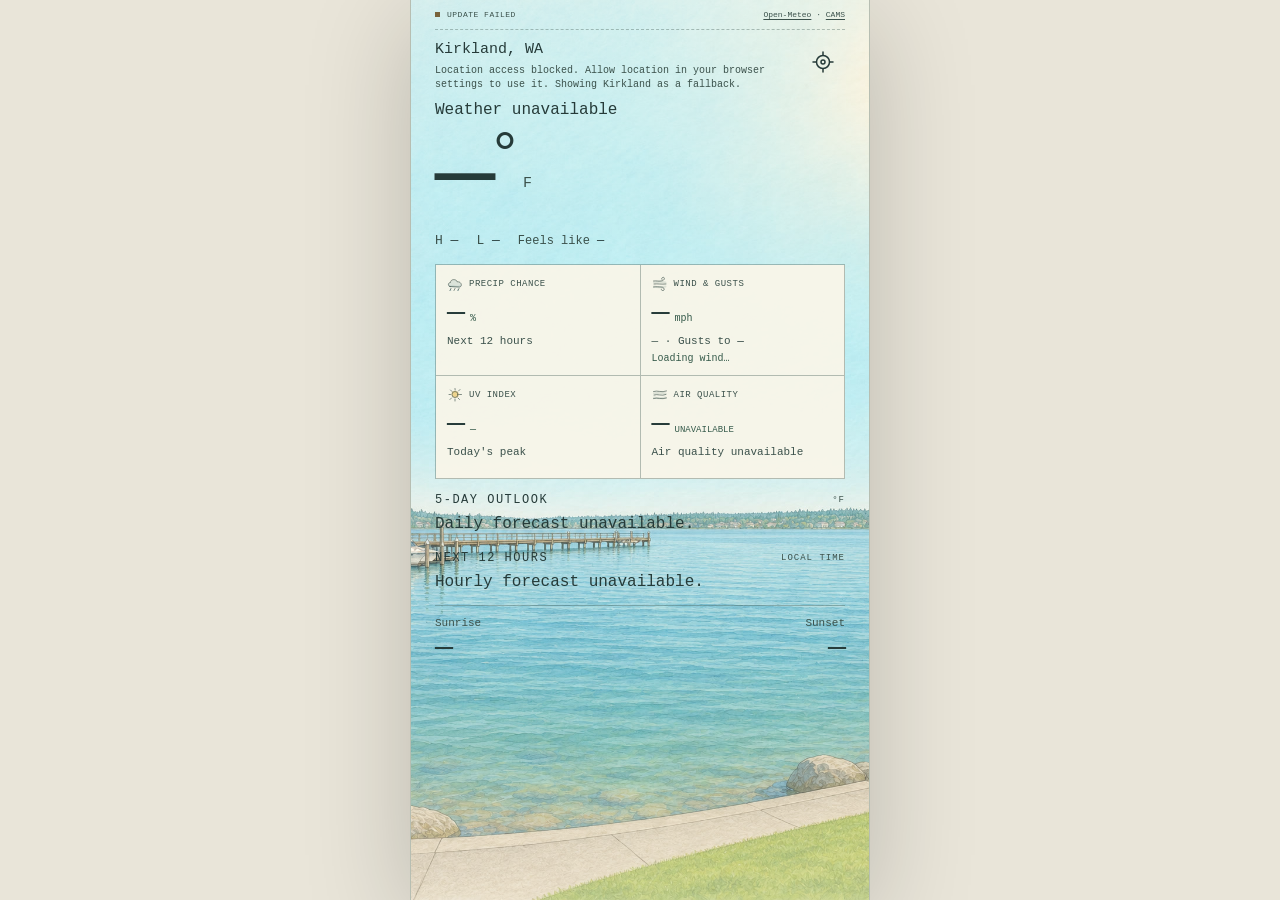
==== commit 66e371be: "Use Moss Bay pavilion-area watercolor backgrounds" ====
--- a/index.html
+++ b/index.html
@@ -23,7 +23,7 @@
   <a class="skip-link" href="#forecast">Skip to forecast</a>
   <main class="weather-app" data-weather="cloudy">
     <section class="current" aria-labelledby="current-title">
-      <div class="landscape" id="landscape" role="img" aria-label="Watercolor illustration of a Pacific Northwest lake"></div>
+      <div class="landscape" id="landscape" role="img" aria-label="Watercolor interpretation of Moss Bay from Marina Park in Kirkland"></div>
       <div class="weather-layer" id="weather-layer" aria-hidden="true"></div>
     <div class="status-bar"><span class="status-dot"></span><span id="data-status">LOADING WEATHER</span><span class="credits"><a href="https://open-meteo.com/" aria-label="Weather data by Open-Meteo">Open-Meteo</a> · <a href="https://atmosphere.copernicus.eu/" aria-label="Air quality data by CAMS via Open-Meteo">CAMS</a></span></div>
       <header class="location-header">
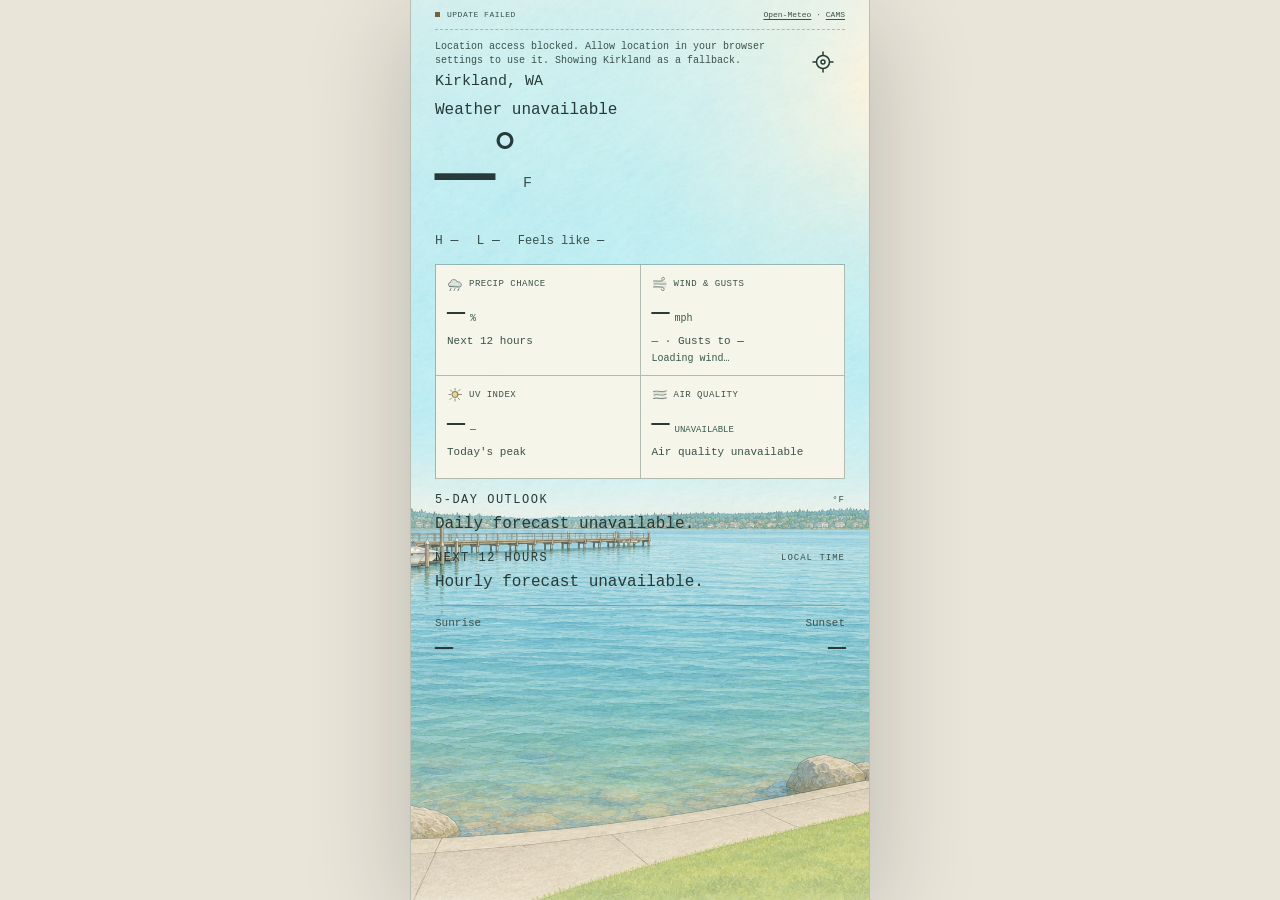
==== commit ce4d6eb9: "Place current location label above city name" ====
--- a/index.html
+++ b/index.html
@@ -28,8 +28,8 @@
     <div class="status-bar"><span class="status-dot"></span><span id="data-status">LOADING WEATHER</span><span class="credits"><a href="https://open-meteo.com/" aria-label="Weather data by Open-Meteo">Open-Meteo</a> · <a href="https://atmosphere.copernicus.eu/" aria-label="Air quality data by CAMS via Open-Meteo">CAMS</a></span></div>
       <header class="location-header">
         <div class="location-copy" role="status" aria-live="polite">
+          <p class="location-detail" id="location-detail">Finding your location…</p>
           <p class="location-name" id="location-name">Your location</p>
-          <p class="location-detail" id="location-detail">Finding your location…</p>
         </div>
         <button type="button" class="location-button" id="use-location" aria-label="Use my current location" title="Use my current location"><svg viewBox="0 0 24 24" fill="none" stroke="currentColor" stroke-width="1.5" stroke-linecap="round" aria-hidden="true"><circle cx="12" cy="12" r="6.5"/><circle cx="12" cy="12" r="2"/><path d="M12 2v3m0 14v3M2 12h3m14 0h3"/></svg></button>
       </header>
--- a/styles.css
+++ b/styles.css
@@ -247,8 +247,8 @@
 /* Keep the selected location visible above the weather. */
 .current .location-header { gap: 12px; padding: 10px 0 0; align-items: flex-start; }
 .location-copy { min-width: 0; }
-.location-name { margin: 0; font-size: 15px; line-height: 1.3; color: var(--ink); }
-.location-detail { margin: 4px 0 0; font-size: 10px; line-height: 1.4; color: var(--muted); overflow-wrap: anywhere; }
+.location-name { margin: 4px 0 0; font-size: 15px; line-height: 1.3; color: var(--ink); }
+.location-detail { margin: 0; font-size: 10px; line-height: 1.4; color: var(--muted); overflow-wrap: anywhere; }
 .location-button { flex-shrink: 0; min-height: 44px; max-width: 108px; border: 1px solid #a4b6a54d; padding: 6px 9px; background: #102020c9; color: var(--mint); font-size: 10px; line-height: 1.4; cursor: pointer; }
 .location-button:disabled { opacity: .55; cursor: wait; }
 @media (max-height: 779px) { .current .location-header { padding-top: 6px; } }
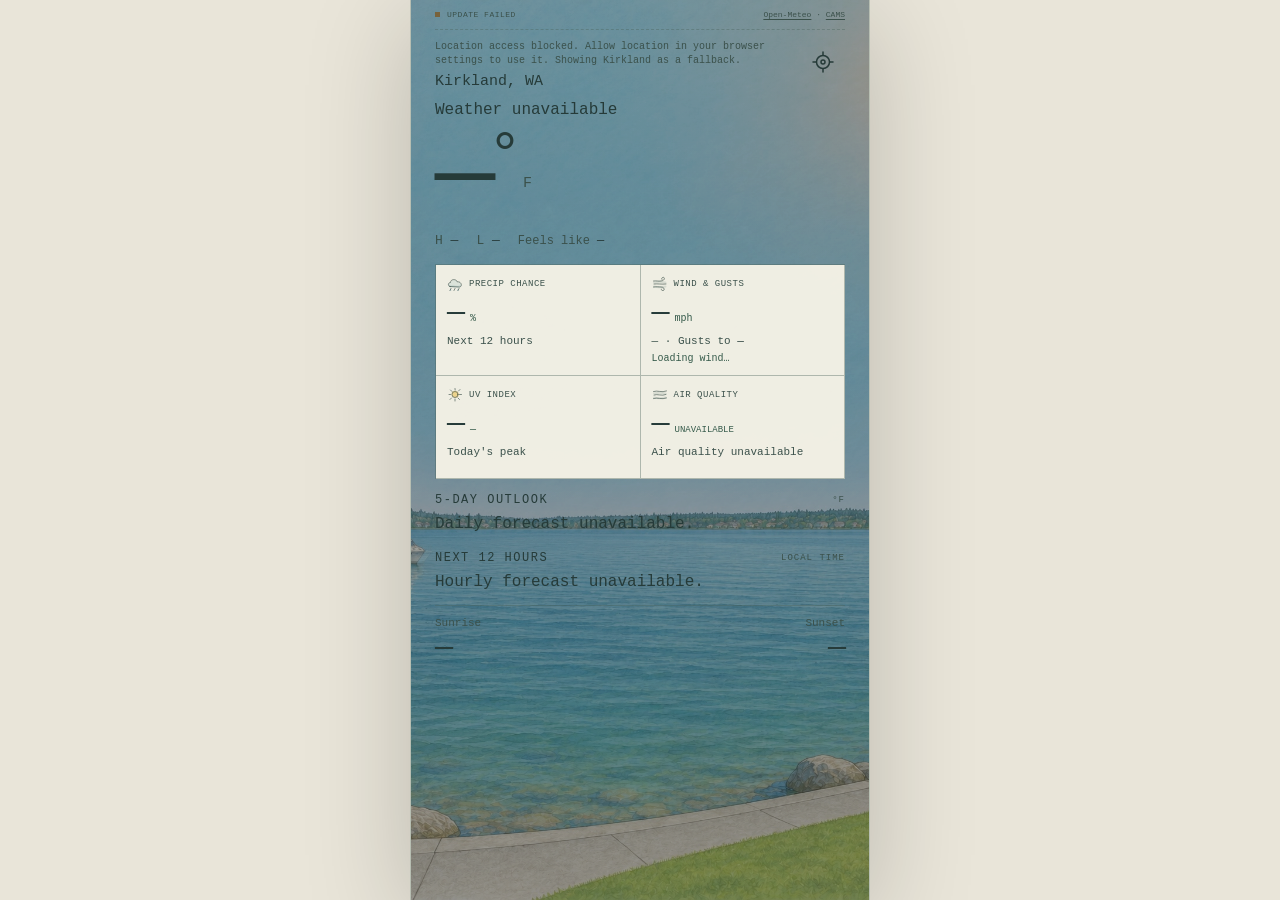
==== commit 781c3279: "Apply solar-angle lighting to the live weather dashboard" ====
--- a/index.html
+++ b/index.html
@@ -23,7 +23,13 @@
   <a class="skip-link" href="#forecast">Skip to forecast</a>
   <main class="weather-app" data-weather="cloudy">
     <section class="current" aria-labelledby="current-title">
-      <div class="landscape" id="landscape" role="img" aria-label="Watercolor interpretation of Moss Bay from Marina Park in Kirkland"></div>
+      <div class="landscape" id="landscape" role="img" aria-label="Watercolor interpretation of Moss Bay from Marina Park in Kirkland">
+        <div class="solar-canvases" aria-hidden="true">
+          <img class="solar-night" src="./assets/landscape/pnw-night.jpg" alt="" decoding="async">
+          <img class="solar-day" src="./assets/landscape/pnw-day.jpg" alt="" decoding="async">
+          <div class="solar-warmth"></div><div class="solar-glow"></div>
+        </div>
+      </div>
       <div class="weather-layer" id="weather-layer" aria-hidden="true"></div>
     <div class="status-bar"><span class="status-dot"></span><span id="data-status">LOADING WEATHER</span><span class="credits"><a href="https://open-meteo.com/" aria-label="Weather data by Open-Meteo">Open-Meteo</a> · <a href="https://atmosphere.copernicus.eu/" aria-label="Air quality data by CAMS via Open-Meteo">CAMS</a></span></div>
       <header class="location-header">
--- a/artwork.css
+++ b/artwork.css
@@ -4,8 +4,23 @@
 .weather-app{color:var(--ink)}
 .current{background:var(--bg)}
 .current .landscape{z-index:-3}
+.landscape img{image-rendering:auto}
+.solar-canvases{position:absolute;inset:0;filter:brightness(var(--solar-exposure,1))}
+.solar-canvases img{position:absolute;inset:0}
+.solar-canvases .solar-day{opacity:var(--solar-day-blend,1)}
+.solar-warmth,.solar-glow{position:absolute;inset:0;pointer-events:none}
+.solar-warmth{background:linear-gradient(#d8875255,#edab62aa 65%,#d3825370);opacity:var(--solar-warmth,0);mix-blend-mode:soft-light}
+.solar-glow{background:radial-gradient(ellipse 65% 15% at var(--solar-glow-x,50%) 57%,#f6c77ea8,transparent);opacity:var(--solar-glow,0);mix-blend-mode:screen}
+.weather-app[data-solar="true"] .weather-layer{filter:brightness(var(--solar-exposure,1))}
+.weather-app[data-solar="true"] .current::before{opacity:.3}
+/* Weather lighting affects the whole painting beneath the dashboard. */
+.landscape{isolation:isolate;--scene-tint:#82b4af;--scene-opacity:.06}
+.landscape::before{content:'';position:absolute;inset:0;z-index:1;pointer-events:none;background:var(--scene-tint);opacity:var(--scene-opacity);mix-blend-mode:multiply}
 .landscape::after{display:none}
-.landscape img{image-rendering:auto}
+.weather-app[data-weather="cloudy"] .landscape{--scene-tint:#81929d;--scene-opacity:.25}
+.weather-app[data-overcast="true"] .landscape{--scene-tint:#6b7e8d;--scene-opacity:.38}
+.weather-app[data-weather="rain"] .landscape{--scene-tint:#506966;--scene-opacity:.42}
+.weather-app[data-period="night"] .landscape{--scene-tint:#203751;--scene-opacity:.15}
 .weather-layer{position:absolute;inset:0;z-index:-2;pointer-events:none}
 .weather-layer img{display:block;width:100%;height:100%;object-fit:cover}
 .current::before,.weather-app[data-period="day"] .current::before{background:linear-gradient(180deg,#fffbed9c,#fffbed45 38%,#fffbed10 70%,#fffbed65)}
@@ -24,3 +39,7 @@
 .weather-app[data-period="night"] .metric,.weather-app[data-period="night"] .hour,.weather-app[data-period="night"] .day-card{background:#1e3442ed;border-color:#b8c7c366}
 .weather-app[data-period="night"] .metrics,.weather-app[data-period="night"] .status-bar,.weather-app[data-period="night"] .sun-summary{border-color:#b8c7c366}
 .weather-app[data-period="night"] .weather-icon{color:#e7e8d5}
+
+/* A quiet, page-wide gray wash gives overcast days their subdued light. */
+.weather-app[data-overcast="true"] .current::after{content:'';position:absolute;inset:0;z-index:2;background:#142330;opacity:.17;pointer-events:none}
+.weather-app[data-overcast="true"][data-period="night"] .current::after{opacity:.1}
